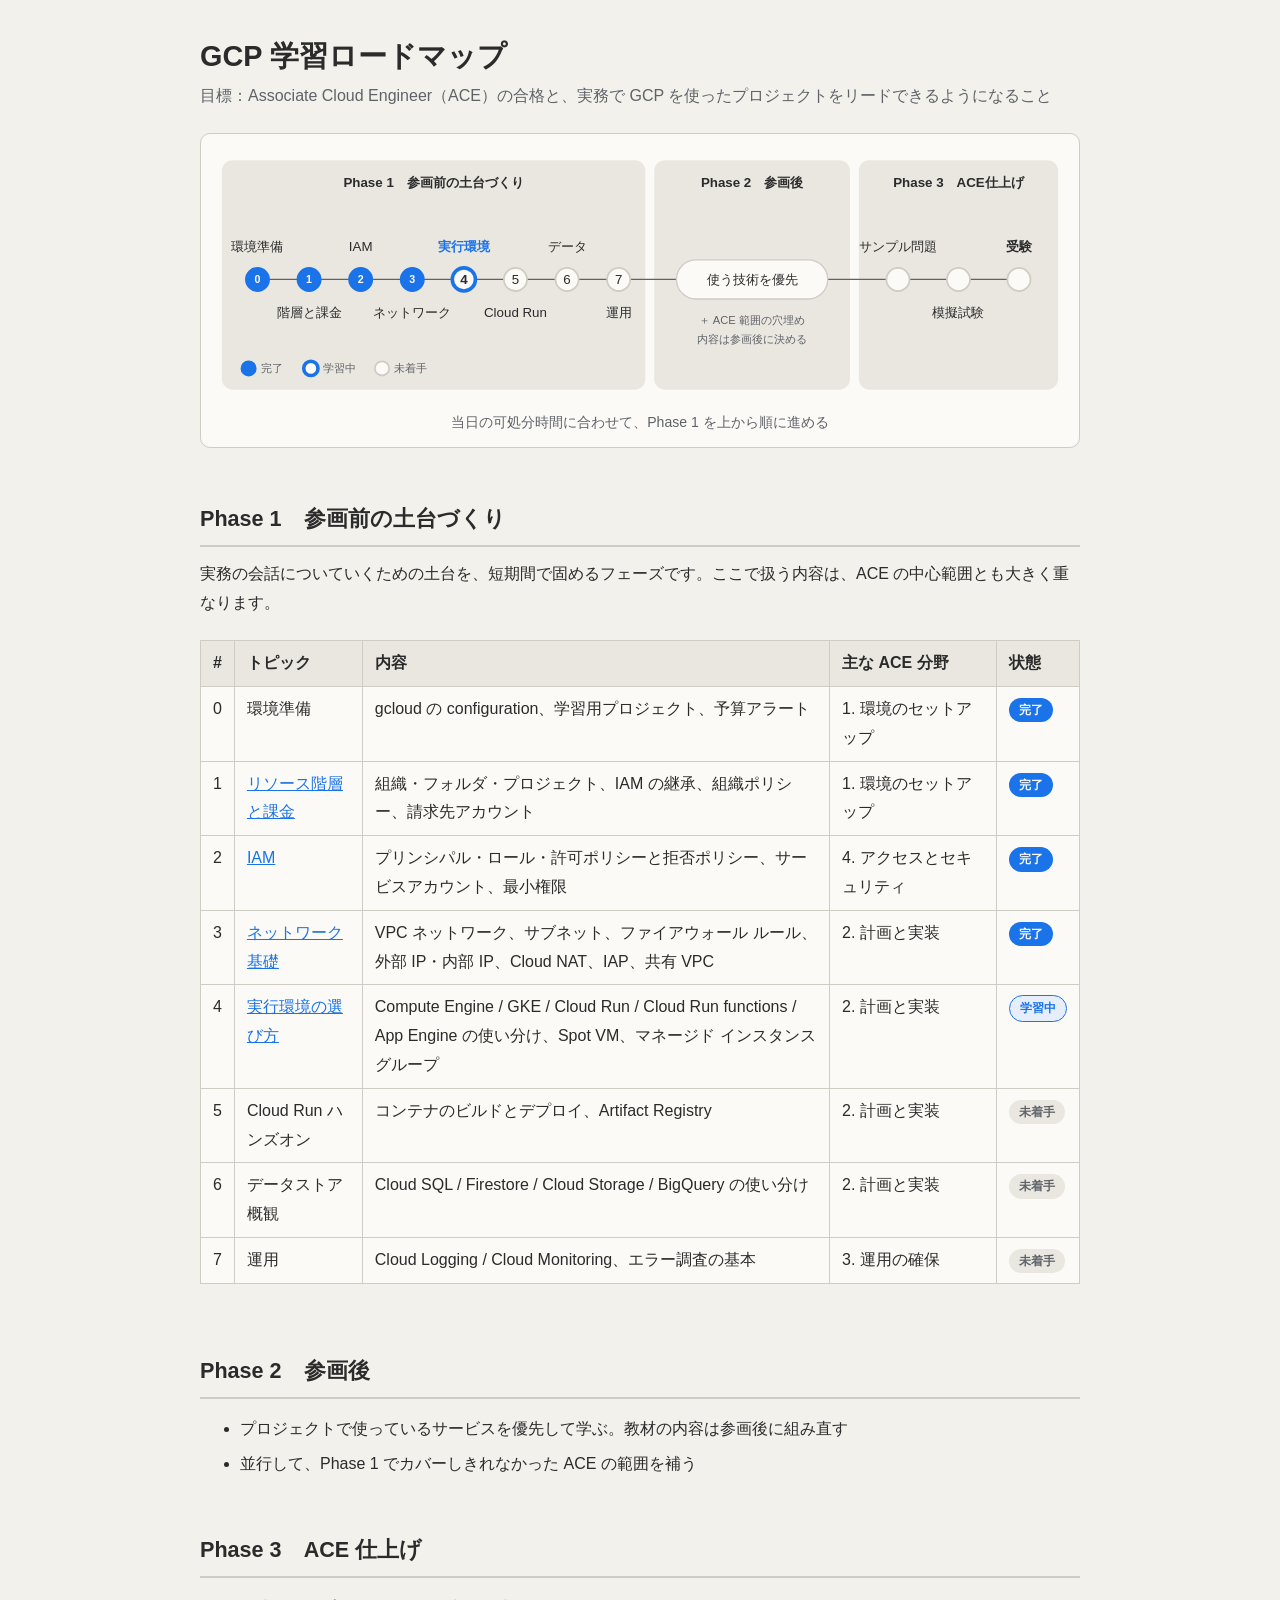
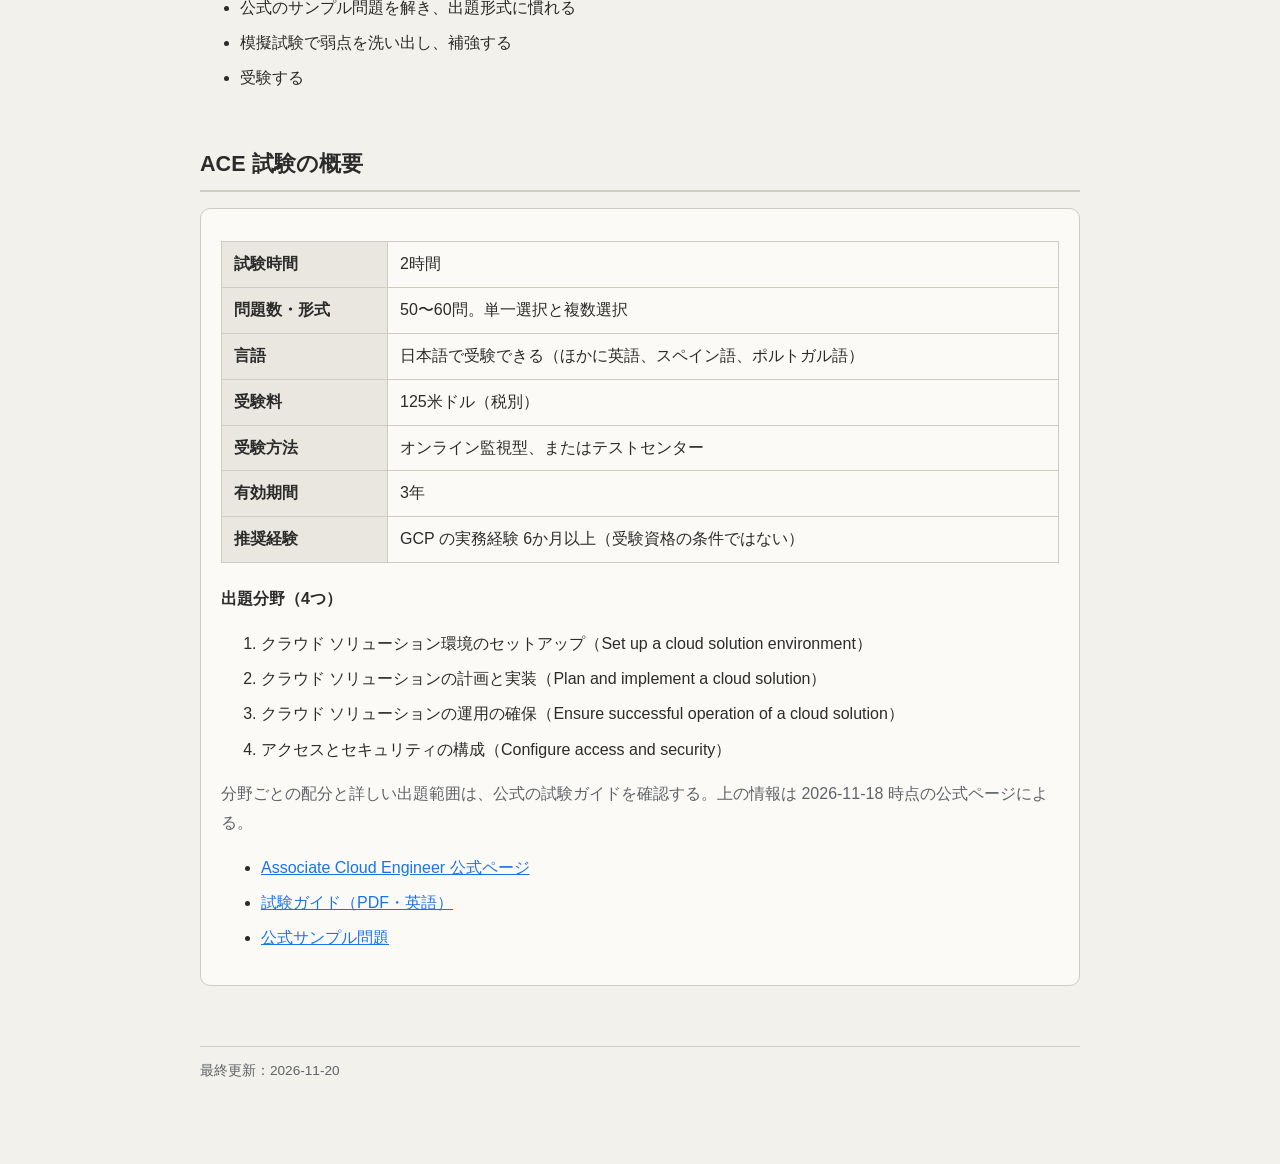
==== index.html @ ede40328 "Add GCP study lessons #1-#4 Co-Authored-By: Claude Opus 5.5 <noreply@anthropic.com>" ====
<!DOCTYPE html>
<html lang="ja">
<head>
<meta charset="utf-8">
<meta name="viewport" content="width=device-width, initial-scale=1">
<title>GCP 学習ロードマップ</title>
<link rel="stylesheet" href="assets/style.css">
</head>
<body>
<main>

<h1>GCP 学習ロードマップ</h1>
<p class="lead">目標：Associate Cloud Engineer（ACE）の合格と、実務で GCP を使ったプロジェクトをリードできるようになること</p>

<figure class="diagram">
<svg viewBox="0 0 960 290" role="img" aria-labelledby="rm-title">
  <title id="rm-title">学習ロードマップ：Phase 1 参画前の土台づくり（8トピック）、Phase 2 参画後、Phase 3 ACE仕上げ</title>
  <!-- フェーズの帯 -->
  <rect class="d-band" x="10" y="16" width="476" height="258" rx="12"/>
  <rect class="d-band" x="496" y="16" width="220" height="258" rx="12"/>
  <rect class="d-band" x="726" y="16" width="224" height="258" rx="12"/>
  <text class="d-t d-b" x="248" y="46" text-anchor="middle">Phase 1　参画前の土台づくり</text>
  <text class="d-t d-b" x="606" y="46" text-anchor="middle">Phase 2　参画後</text>
  <text class="d-t d-b" x="838" y="46" text-anchor="middle">Phase 3　ACE仕上げ</text>

  <!-- 全体をつなぐ線 -->
  <line class="d-line" x1="50" y1="150" x2="910" y2="150"/>

  <!-- Phase 1 のノード（偶数は上、奇数は下にラベル） -->
  <a href="#t0"><circle class="node-done" cx="50" cy="150" r="13"/></a>
  <text class="d-on-accent" x="50" y="154" text-anchor="middle">0</text>
  <text class="d-t" x="50" y="118" text-anchor="middle">環境準備</text>

  <a href="lessons/01-resource-hierarchy.html"><circle class="node-done" cx="108" cy="150" r="13"/></a>
  <text class="d-on-accent" x="108" y="154" text-anchor="middle">1</text>
  <text class="d-t" x="108" y="192" text-anchor="middle">階層と課金</text>

  <a href="lessons/02-iam.html"><circle class="node-done" cx="166" cy="150" r="13"/></a>
  <text class="d-on-accent" x="166" y="154" text-anchor="middle">2</text>
  <text class="d-t" x="166" y="118" text-anchor="middle">IAM</text>

  <a href="lessons/03-network.html"><circle class="node-done" cx="224" cy="150" r="13"/></a>
  <text class="d-on-accent" x="224" y="154" text-anchor="middle">3</text>
  <text class="d-t" x="224" y="192" text-anchor="middle">ネットワーク</text>

  <a href="lessons/04-compute-options.html"><circle class="node-current" cx="282" cy="150" r="13"/></a>
  <text class="d-t d-b" x="282" y="155" text-anchor="middle">4</text>
  <text class="d-t d-b d-c-accent" x="282" y="118" text-anchor="middle">実行環境</text>

  <circle class="node-todo" cx="340" cy="150" r="13"/>
  <text class="d-t" x="340" y="155" text-anchor="middle">5</text>
  <text class="d-t" x="340" y="192" text-anchor="middle">Cloud Run</text>

  <circle class="node-todo" cx="398" cy="150" r="13"/>
  <text class="d-t" x="398" y="155" text-anchor="middle">6</text>
  <text class="d-t" x="398" y="118" text-anchor="middle">データ</text>

  <circle class="node-todo" cx="456" cy="150" r="13"/>
  <text class="d-t" x="456" y="155" text-anchor="middle">7</text>
  <text class="d-t" x="456" y="192" text-anchor="middle">運用</text>

  <!-- Phase 2 -->
  <rect class="d-box" x="521" y="128" width="170" height="44" rx="22"/>
  <text class="d-t" x="606" y="155" text-anchor="middle">使う技術を優先</text>
  <text class="d-s" x="606" y="200" text-anchor="middle">＋ ACE 範囲の穴埋め</text>
  <text class="d-s" x="606" y="222" text-anchor="middle">内容は参画後に決める</text>

  <!-- Phase 3 -->
  <circle class="node-todo" cx="770" cy="150" r="13"/>
  <text class="d-t" x="770" y="118" text-anchor="middle">サンプル問題</text>
  <circle class="node-todo" cx="838" cy="150" r="13"/>
  <text class="d-t" x="838" y="192" text-anchor="middle">模擬試験</text>
  <circle class="node-todo" cx="906" cy="150" r="13"/>
  <text class="d-t d-b" x="906" y="118" text-anchor="middle">受験</text>

  <!-- 凡例 -->
  <circle class="node-done" cx="40" cy="250" r="8"/>
  <text class="d-s" x="54" y="254">完了</text>
  <circle class="node-current" cx="110" cy="250" r="8"/>
  <text class="d-s" x="124" y="254">学習中</text>
  <circle class="node-todo" cx="190" cy="250" r="8"/>
  <text class="d-s" x="204" y="254">未着手</text>
</svg>
<figcaption>当日の可処分時間に合わせて、Phase 1 を上から順に進める</figcaption>
</figure>

<h2>Phase 1　参画前の土台づくり</h2>
<p>実務の会話についていくための土台を、短期間で固めるフェーズです。ここで扱う内容は、ACE の中心範囲とも大きく重なります。</p>

<div class="table-wrap">
<table>
  <thead>
    <tr><th>#</th><th>トピック</th><th>内容</th><th>主な ACE 分野</th><th>状態</th></tr>
  </thead>
  <tbody>
    <tr id="t0">
      <td>0</td><td>環境準備</td>
      <td>gcloud の configuration、学習用プロジェクト、予算アラート</td>
      <td>1. 環境のセットアップ</td>
      <td><span class="badge done">完了</span></td>
    </tr>
    <tr>
      <td>1</td><td><a href="lessons/01-resource-hierarchy.html">リソース階層と課金</a></td>
      <td>組織・フォルダ・プロジェクト、IAM の継承、組織ポリシー、請求先アカウント</td>
      <td>1. 環境のセットアップ</td>
      <td><span class="badge done">完了</span></td>
    </tr>
    <tr>
      <td>2</td><td><a href="lessons/02-iam.html">IAM</a></td>
      <td>プリンシパル・ロール・許可ポリシーと拒否ポリシー、サービスアカウント、最小権限</td>
      <td>4. アクセスとセキュリティ</td>
      <td><span class="badge done">完了</span></td>
    </tr>
    <tr>
      <td>3</td><td><a href="lessons/03-network.html">ネットワーク基礎</a></td>
      <td>VPC ネットワーク、サブネット、ファイアウォール ルール、外部 IP・内部 IP、Cloud NAT、IAP、共有 VPC</td>
      <td>2. 計画と実装</td>
      <td><span class="badge done">完了</span></td>
    </tr>
    <tr>
      <td>4</td><td><a href="lessons/04-compute-options.html">実行環境の選び方</a></td>
      <td>Compute Engine / GKE / Cloud Run / Cloud Run functions / App Engine の使い分け、Spot VM、マネージド インスタンス グループ</td>
      <td>2. 計画と実装</td>
      <td><span class="badge current">学習中</span></td>
    </tr>
    <tr>
      <td>5</td><td>Cloud Run ハンズオン</td>
      <td>コンテナのビルドとデプロイ、Artifact Registry</td>
      <td>2. 計画と実装</td>
      <td><span class="badge todo">未着手</span></td>
    </tr>
    <tr>
      <td>6</td><td>データストア概観</td>
      <td>Cloud SQL / Firestore / Cloud Storage / BigQuery の使い分け</td>
      <td>2. 計画と実装</td>
      <td><span class="badge todo">未着手</span></td>
    </tr>
    <tr>
      <td>7</td><td>運用</td>
      <td>Cloud Logging / Cloud Monitoring、エラー調査の基本</td>
      <td>3. 運用の確保</td>
      <td><span class="badge todo">未着手</span></td>
    </tr>
  </tbody>
</table>
</div>

<h2>Phase 2　参画後</h2>
<ul>
  <li>プロジェクトで使っているサービスを優先して学ぶ。教材の内容は参画後に組み直す</li>
  <li>並行して、Phase 1 でカバーしきれなかった ACE の範囲を補う</li>
</ul>

<h2>Phase 3　ACE 仕上げ</h2>
<ul>
  <li>公式のサンプル問題を解き、出題形式に慣れる</li>
  <li>模擬試験で弱点を洗い出し、補強する</li>
  <li>受験する</li>
</ul>

<h2>ACE 試験の概要</h2>
<div class="card">
<div class="table-wrap">
<table>
  <tbody>
    <tr><th>試験時間</th><td>2時間</td></tr>
    <tr><th>問題数・形式</th><td>50〜60問。単一選択と複数選択</td></tr>
    <tr><th>言語</th><td>日本語で受験できる（ほかに英語、スペイン語、ポルトガル語）</td></tr>
    <tr><th>受験料</th><td>125米ドル（税別）</td></tr>
    <tr><th>受験方法</th><td>オンライン監視型、またはテストセンター</td></tr>
    <tr><th>有効期間</th><td>3年</td></tr>
    <tr><th>推奨経験</th><td>GCP の実務経験 6か月以上（受験資格の条件ではない）</td></tr>
  </tbody>
</table>
</div>
<p><strong>出題分野（4つ）</strong></p>
<ol>
  <li>クラウド ソリューション環境のセットアップ（Set up a cloud solution environment）</li>
  <li>クラウド ソリューションの計画と実装（Plan and implement a cloud solution）</li>
  <li>クラウド ソリューションの運用の確保（Ensure successful operation of a cloud solution）</li>
  <li>アクセスとセキュリティの構成（Configure access and security）</li>
</ol>
<p class="lead">分野ごとの配分と詳しい出題範囲は、公式の試験ガイドを確認する。上の情報は 2026-11-18 時点の公式ページによる。</p>
<ul>
  <li><a href="https://cloud.google.com/learn/certification/cloud-engineer">Associate Cloud Engineer 公式ページ</a></li>
  <li><a href="https://services.google.com/fh/files/misc/associate_cloud_engineer_exam_guide_english.pdf">試験ガイド（PDF・英語）</a></li>
  <li><a href="https://docs.google.com/forms/d/e/1FAIpQLSfexWKtXT2OSFJ-obA4iT3GmzgiOCGvjrT9OfxilWC1yPtmfQ/viewform">公式サンプル問題</a></li>
</ul>
</div>

<footer>最終更新：2026-11-20</footer>
</main>
</body>
</html>
---- assets/style.css ----
/* GCP 学習資料 共通スタイル（ビルド不要・外部依存なし） */
:root {
  /* 学習用：白系だが真っ白を避けた、少しくすんだ紙のような配色に固定する */
  color-scheme: light;
  --bg: #f2f1ec;
  --fg: #2b2b2b;
  --muted: #5f6368;
  --line: #cfccc3;
  --card: #fbfaf7;
  --band: #e9e7e0;
  --accent: #1a73e8;
  --accent-weak: #e6eefb;
  --ok: #188038;
  --ok-weak: #e5f1e6;
  --warn: #c5221f;
  --warn-weak: #f9e6e3;
  --note: #b06000;
  --note-weak: #faf2dc;
  --code-bg: #e9e7e0;
  --radius: 10px;
}

* { box-sizing: border-box; }
html { -webkit-text-size-adjust: 100%; }
body {
  margin: 0;
  background: var(--bg);
  color: var(--fg);
  font-family: -apple-system, BlinkMacSystemFont, "Hiragino Sans", "Hiragino Kaku Gothic ProN",
    "Noto Sans JP", "Yu Gothic UI", Meiryo, sans-serif;
  line-height: 1.8;
  font-size: 16px;
}
main { max-width: 920px; margin: 0 auto; padding: 24px 20px 80px; }
a { color: var(--accent); }
h1 { font-size: 1.8rem; line-height: 1.4; margin: 0.4em 0 0.2em; }
h2 {
  font-size: 1.35rem;
  margin: 2.4em 0 0.6em;
  padding-bottom: 0.3em;
  border-bottom: 2px solid var(--line);
}
h3 { font-size: 1.1rem; margin: 1.8em 0 0.4em; }
p, li { margin: 0.4em 0; }
.lead { color: var(--muted); margin-top: 0; }
.breadcrumb { font-size: 0.9rem; color: var(--muted); }
.breadcrumb a { text-decoration: none; }

/* カード・注記 */
.card {
  background: var(--card);
  border: 1px solid var(--line);
  border-radius: var(--radius);
  padding: 16px 20px;
  margin: 1em 0;
}
.callout {
  border-left: 4px solid var(--accent);
  background: var(--accent-weak);
  border-radius: 0 var(--radius) var(--radius) 0;
  padding: 12px 16px;
  margin: 1.2em 0;
}
.callout.ace { border-color: var(--note); background: var(--note-weak); }
.callout.lead-tip { border-color: var(--ok); background: var(--ok-weak); }
.callout.warn { border-color: var(--warn); background: var(--warn-weak); }
.callout > strong:first-child { display: block; margin-bottom: 2px; }

/* 表 */
.table-wrap { overflow-x: auto; }
table { border-collapse: collapse; width: 100%; margin: 1em 0; background: var(--card); }
th, td { border: 1px solid var(--line); padding: 8px 12px; text-align: left; vertical-align: top; }
th { background: var(--band); white-space: nowrap; }
table.kv td:first-child { white-space: nowrap; }

/* コード */
code {
  font-family: ui-monospace, SFMono-Regular, Menlo, Consolas, monospace;
  font-size: 0.9em;
  background: var(--code-bg);
  padding: 0.1em 0.35em;
  border-radius: 4px;
}
pre {
  background: var(--code-bg);
  border-radius: var(--radius);
  padding: 14px 16px;
  overflow-x: auto;
  line-height: 1.6;
}
pre code { background: none; padding: 0; }

/* 図 */
figure { margin: 1.4em 0; }
figure svg { width: 100%; height: auto; display: block; }
figcaption { font-size: 0.88rem; color: var(--muted); text-align: center; margin-top: 6px; }
.diagram {
  background: var(--card);
  border: 1px solid var(--line);
  border-radius: var(--radius);
  padding: 12px;
}

/* SVG 内の部品（ページの配色に追従させる） */
.d-box { fill: var(--card); stroke: var(--line); stroke-width: 1.5; }
.d-band { fill: var(--band); stroke: none; }
.d-accent { fill: var(--accent-weak); stroke: var(--accent); stroke-width: 1.5; }
.d-ok { fill: var(--ok-weak); stroke: var(--ok); stroke-width: 1.5; }
.d-warn { fill: var(--warn-weak); stroke: var(--warn); stroke-width: 1.5; }
.d-note { fill: var(--note-weak); stroke: var(--note); stroke-width: 1.5; }
.d-dashed { stroke-dasharray: 6 4; }
.d-line { stroke: var(--muted); stroke-width: 1.5; fill: none; }
.d-line-accent { stroke: var(--accent); stroke-width: 2; fill: none; }
.d-line-ok { stroke: var(--ok); stroke-width: 2; fill: none; }
.d-line-warn { stroke: var(--warn); stroke-width: 2; fill: none; }
.d-arrowhead { fill: var(--muted); }
.d-arrowhead-accent { fill: var(--accent); }
.d-arrowhead-ok { fill: var(--ok); }
.d-t { fill: var(--fg); font-size: 15px; }
.d-s { fill: var(--muted); font-size: 12.5px; }
.d-b { font-weight: 700; }
.d-c-accent { fill: var(--accent); }
.d-c-ok { fill: var(--ok); }
.d-c-warn { fill: var(--warn); }
.d-c-note { fill: var(--note); }
.d-on-accent { fill: var(--card); font-size: 12px; font-weight: 700; }

/* ロードマップのノード */
.node-done { fill: var(--accent); stroke: var(--accent); stroke-width: 2; }
.node-current { fill: var(--card); stroke: var(--accent); stroke-width: 4; }
.node-todo { fill: var(--card); stroke: var(--line); stroke-width: 2; }

/* 状態バッジ */
.badge {
  display: inline-block;
  font-size: 0.78rem;
  font-weight: 700;
  padding: 1px 10px;
  border-radius: 999px;
  white-space: nowrap;
}
.badge.done { background: var(--accent); color: var(--card); }
.badge.current { background: var(--accent-weak); color: var(--accent); border: 1px solid var(--accent); }
.badge.todo { background: var(--band); color: var(--muted); }

/* クイズ */
details {
  background: var(--card);
  border: 1px solid var(--line);
  border-radius: var(--radius);
  padding: 10px 16px;
  margin: 0.8em 0;
}
details summary { cursor: pointer; font-weight: 700; color: var(--accent); }
details[open] summary { margin-bottom: 6px; }
.quiz { counter-reset: q; }
.quiz .q { margin: 1.4em 0 0.4em; font-weight: 700; }
.choices { list-style: upper-alpha; padding-left: 1.8em; }

/* チェックリスト */
ul.check { list-style: none; padding-left: 0.2em; }
ul.check li::before { content: "☐ "; color: var(--accent); }

footer { margin-top: 60px; font-size: 0.85rem; color: var(--muted); border-top: 1px solid var(--line); padding-top: 12px; }

@media (max-width: 600px) {
  body { font-size: 15px; }
  h1 { font-size: 1.5rem; }
}
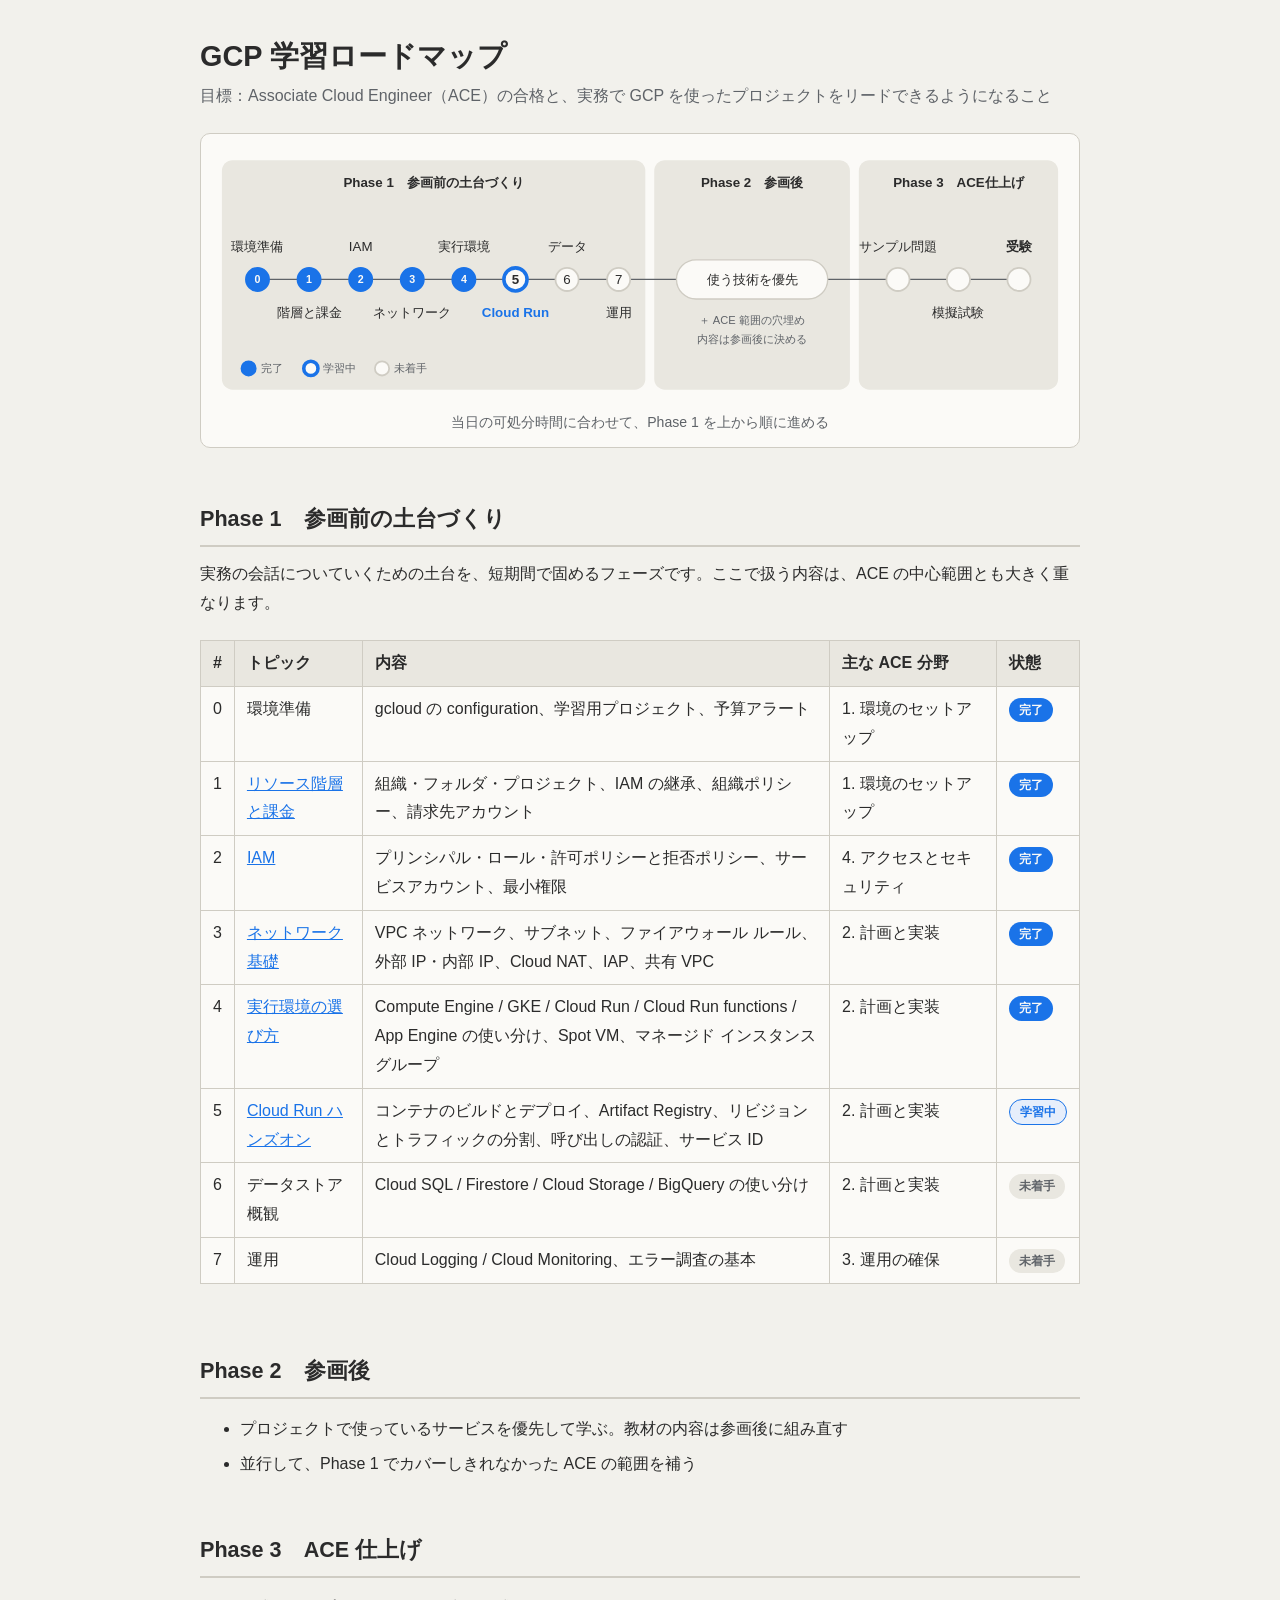
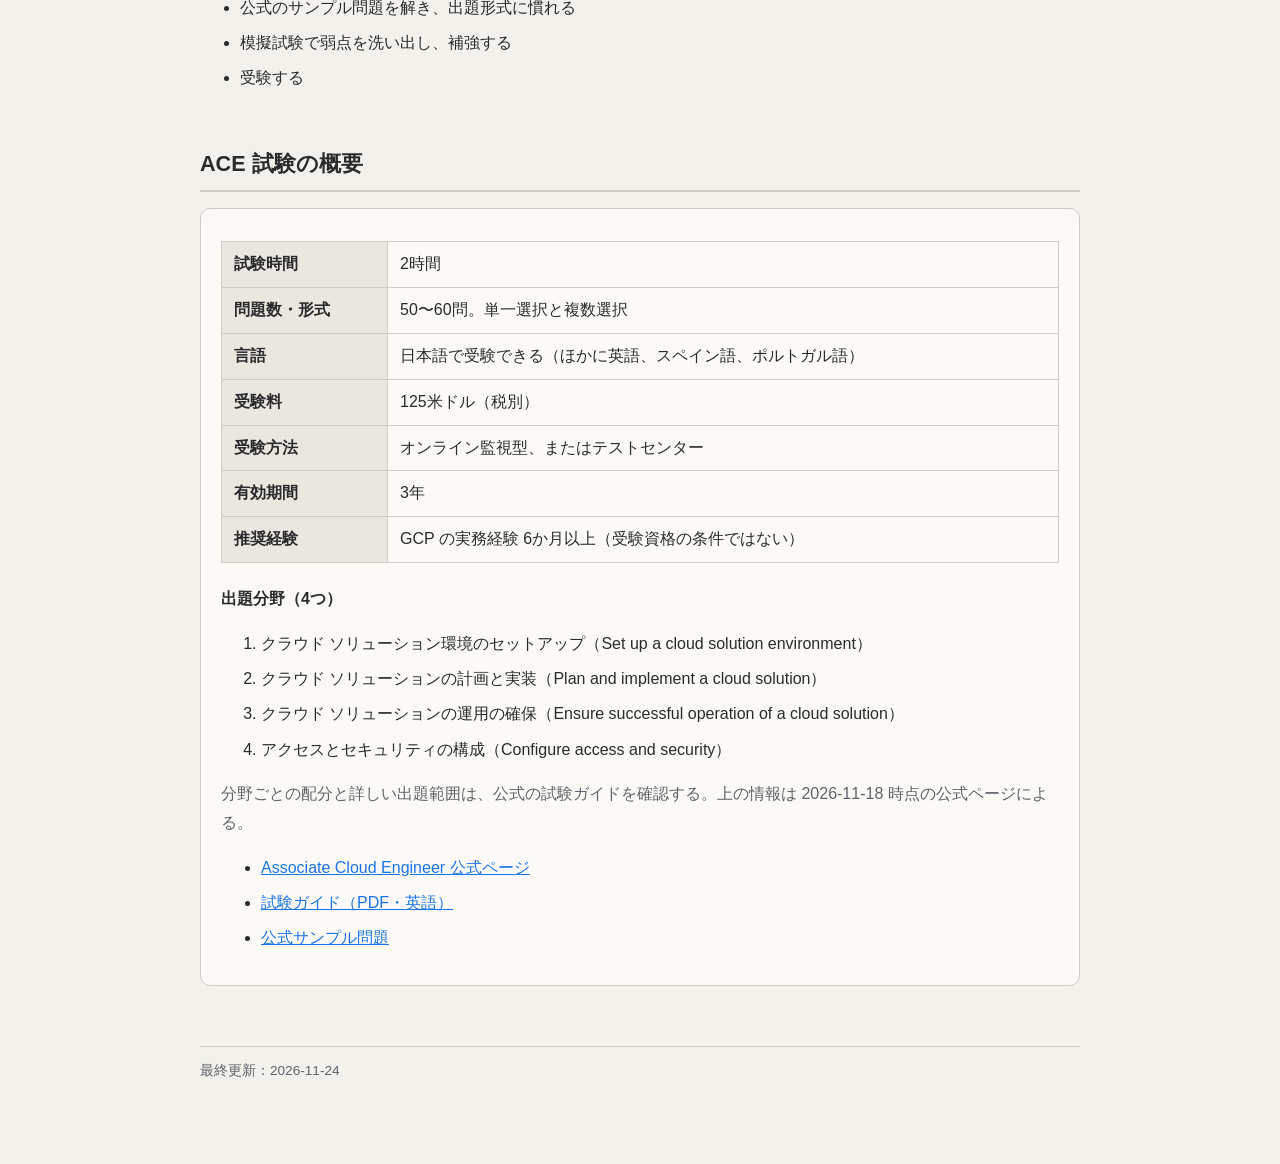
==== commit 33d4bc0e: "Add lesson #5 Cloud Run hands-on; mark #4 done Co-Authored-By: Claude Opus 5.5 <noreply@anthropic.co" ====
--- a/index.html
+++ b/index.html
@@ -43,13 +43,13 @@
   <text class="d-on-accent" x="224" y="154" text-anchor="middle">3</text>
   <text class="d-t" x="224" y="192" text-anchor="middle">ネットワーク</text>
 
-  <a href="lessons/04-compute-options.html"><circle class="node-current" cx="282" cy="150" r="13"/></a>
-  <text class="d-t d-b" x="282" y="155" text-anchor="middle">4</text>
-  <text class="d-t d-b d-c-accent" x="282" y="118" text-anchor="middle">実行環境</text>
+  <a href="lessons/04-compute-options.html"><circle class="node-done" cx="282" cy="150" r="13"/></a>
+  <text class="d-on-accent" x="282" y="154" text-anchor="middle">4</text>
+  <text class="d-t" x="282" y="118" text-anchor="middle">実行環境</text>
 
-  <circle class="node-todo" cx="340" cy="150" r="13"/>
-  <text class="d-t" x="340" y="155" text-anchor="middle">5</text>
-  <text class="d-t" x="340" y="192" text-anchor="middle">Cloud Run</text>
+  <a href="lessons/05-cloud-run.html"><circle class="node-current" cx="340" cy="150" r="13"/></a>
+  <text class="d-t d-b" x="340" y="155" text-anchor="middle">5</text>
+  <text class="d-t d-b d-c-accent" x="340" y="192" text-anchor="middle">Cloud Run</text>
 
   <circle class="node-todo" cx="398" cy="150" r="13"/>
   <text class="d-t" x="398" y="155" text-anchor="middle">6</text>
@@ -121,13 +121,13 @@
       <td>4</td><td><a href="lessons/04-compute-options.html">実行環境の選び方</a></td>
       <td>Compute Engine / GKE / Cloud Run / Cloud Run functions / App Engine の使い分け、Spot VM、マネージド インスタンス グループ</td>
       <td>2. 計画と実装</td>
-      <td><span class="badge current">学習中</span></td>
+      <td><span class="badge done">完了</span></td>
     </tr>
     <tr>
-      <td>5</td><td>Cloud Run ハンズオン</td>
-      <td>コンテナのビルドとデプロイ、Artifact Registry</td>
+      <td>5</td><td><a href="lessons/05-cloud-run.html">Cloud Run ハンズオン</a></td>
+      <td>コンテナのビルドとデプロイ、Artifact Registry、リビジョンとトラフィックの分割、呼び出しの認証、サービス ID</td>
       <td>2. 計画と実装</td>
-      <td><span class="badge todo">未着手</span></td>
+      <td><span class="badge current">学習中</span></td>
     </tr>
     <tr>
       <td>6</td><td>データストア概観</td>
@@ -188,7 +188,7 @@
 </ul>
 </div>
 
-<footer>最終更新：2026-11-20</footer>
+<footer>最終更新：2026-11-24</footer>
 </main>
 </body>
 </html>
